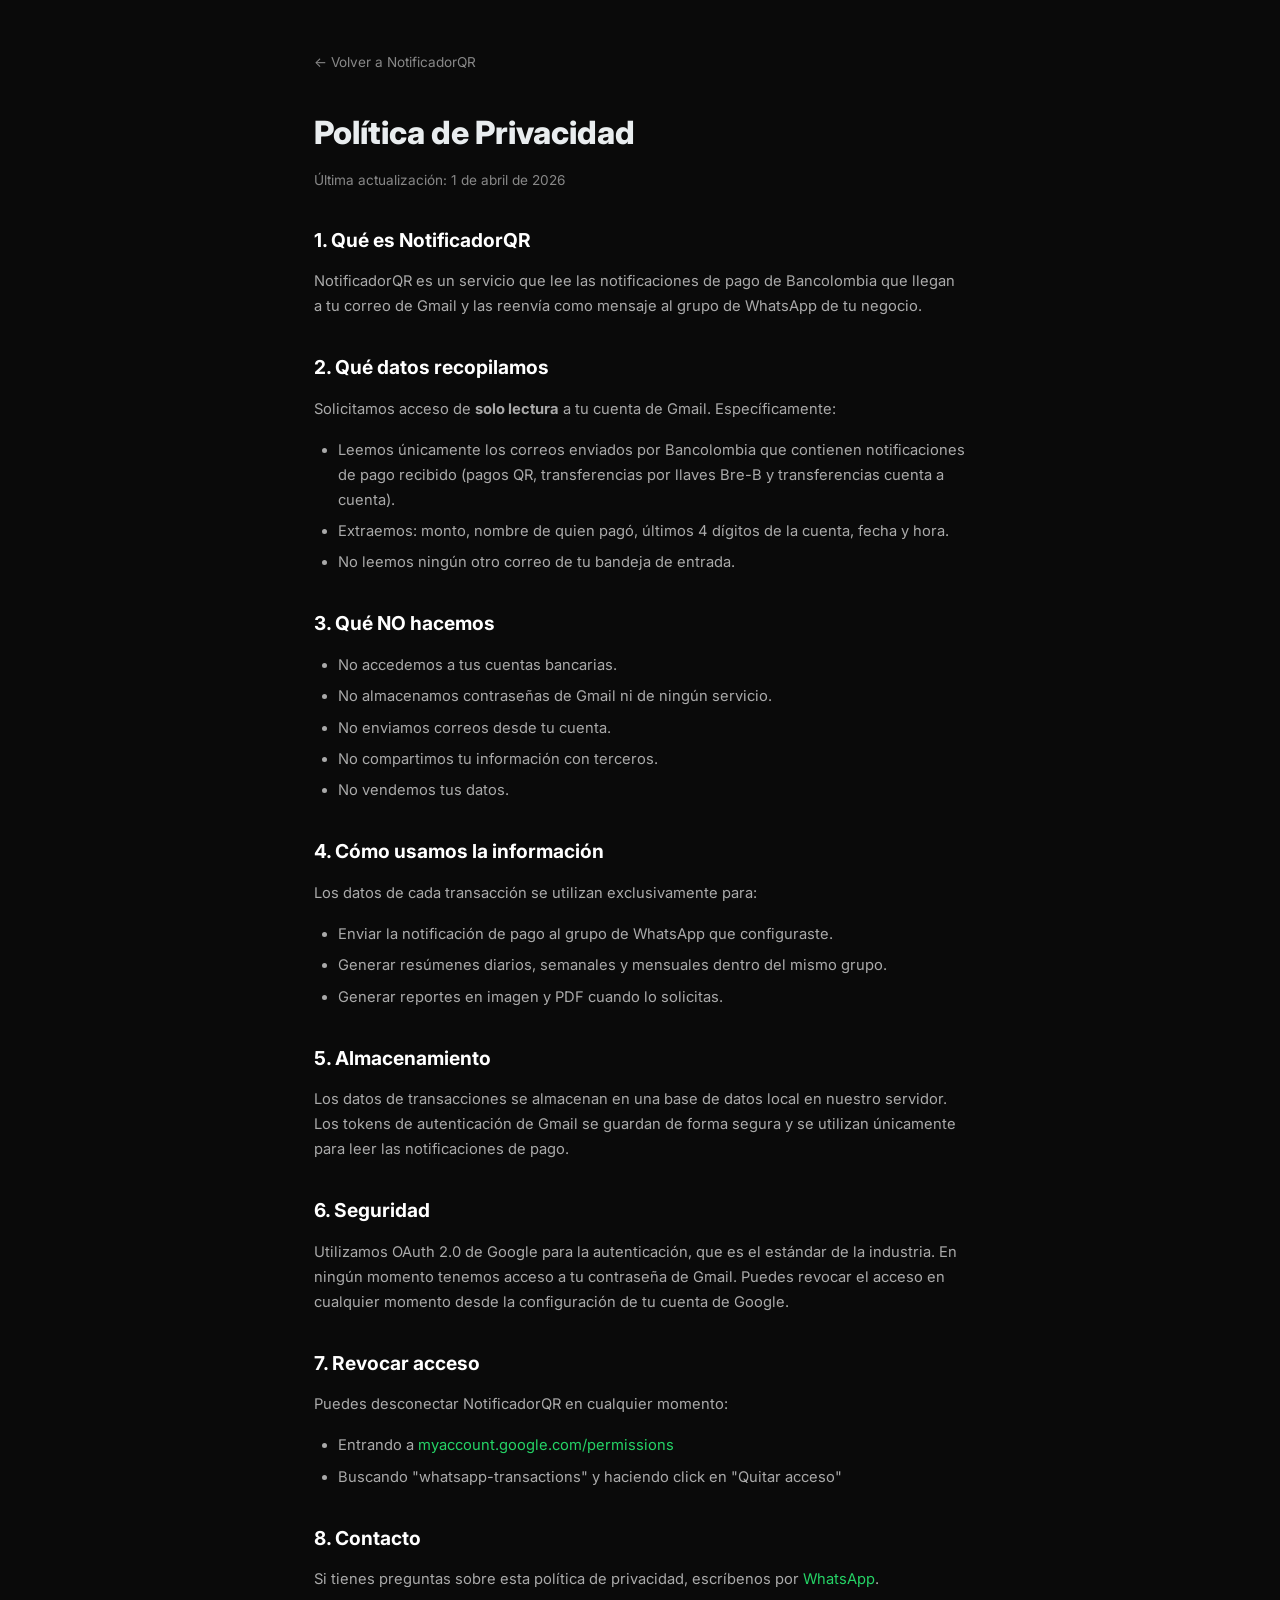
==== privacidad.html @ 447a185e "Complete SEO overhaul: meta tags, schema markup, favicon, sitemap, privacy policy, accessibility fix" ====
<!DOCTYPE html>
<html lang="es">
<head>
    <meta charset="UTF-8">
    <meta name="viewport" content="width=device-width, initial-scale=1.0">
    <title>Política de Privacidad — NotificadorQR</title>
    <meta name="description" content="Política de privacidad de NotificadorQR. Cómo manejamos tus datos de forma segura.">
    <meta name="theme-color" content="#0a0a0a">
    <link rel="icon" type="image/svg+xml" href="/favicon.svg">
    <link rel="preconnect" href="https://fonts.googleapis.com">
    <link rel="preconnect" href="https://fonts.gstatic.com" crossorigin>
    <link href="https://fonts.googleapis.com/css2?family=Inter:wght@400;600;800&display=swap" rel="stylesheet">
    <style>
        * { margin: 0; padding: 0; box-sizing: border-box; }
        body { font-family: 'Inter', sans-serif; color: #e9edef; background: #0a0a0a; line-height: 1.7; -webkit-font-smoothing: antialiased; }
        .container { max-width: 700px; margin: 0 auto; padding: 3rem 1.5rem; }
        h1 { font-size: 2rem; font-weight: 800; margin-bottom: 0.5rem; }
        .date { color: #888; font-size: 0.85rem; margin-bottom: 2rem; }
        h2 { font-size: 1.2rem; font-weight: 700; margin: 2rem 0 0.8rem; color: #fff; }
        p { color: #aaa; margin-bottom: 1rem; font-size: 0.92rem; }
        ul { color: #aaa; margin: 0 0 1rem 1.5rem; font-size: 0.92rem; }
        li { margin-bottom: 0.4rem; }
        a { color: #25d366; text-decoration: none; }
        a:hover { text-decoration: underline; }
        .back { display: inline-block; margin-bottom: 2rem; color: #888; font-size: 0.85rem; }
        .back:hover { color: #fff; }
    </style>
</head>
<body>
    <div class="container">
        <a href="/" class="back">&larr; Volver a NotificadorQR</a>

        <h1>Política de Privacidad</h1>
        <p class="date">Última actualización: 1 de abril de 2026</p>

        <h2>1. Qué es NotificadorQR</h2>
        <p>NotificadorQR es un servicio que lee las notificaciones de pago de Bancolombia que llegan a tu correo de Gmail y las reenvía como mensaje al grupo de WhatsApp de tu negocio.</p>

        <h2>2. Qué datos recopilamos</h2>
        <p>Solicitamos acceso de <strong>solo lectura</strong> a tu cuenta de Gmail. Específicamente:</p>
        <ul>
            <li>Leemos únicamente los correos enviados por Bancolombia que contienen notificaciones de pago recibido (pagos QR, transferencias por llaves Bre-B y transferencias cuenta a cuenta).</li>
            <li>Extraemos: monto, nombre de quien pagó, últimos 4 dígitos de la cuenta, fecha y hora.</li>
            <li>No leemos ningún otro correo de tu bandeja de entrada.</li>
        </ul>

        <h2>3. Qué NO hacemos</h2>
        <ul>
            <li>No accedemos a tus cuentas bancarias.</li>
            <li>No almacenamos contraseñas de Gmail ni de ningún servicio.</li>
            <li>No enviamos correos desde tu cuenta.</li>
            <li>No compartimos tu información con terceros.</li>
            <li>No vendemos tus datos.</li>
        </ul>

        <h2>4. Cómo usamos la información</h2>
        <p>Los datos de cada transacción se utilizan exclusivamente para:</p>
        <ul>
            <li>Enviar la notificación de pago al grupo de WhatsApp que configuraste.</li>
            <li>Generar resúmenes diarios, semanales y mensuales dentro del mismo grupo.</li>
            <li>Generar reportes en imagen y PDF cuando lo solicitas.</li>
        </ul>

        <h2>5. Almacenamiento</h2>
        <p>Los datos de transacciones se almacenan en una base de datos local en nuestro servidor. Los tokens de autenticación de Gmail se guardan de forma segura y se utilizan únicamente para leer las notificaciones de pago.</p>

        <h2>6. Seguridad</h2>
        <p>Utilizamos OAuth 2.0 de Google para la autenticación, que es el estándar de la industria. En ningún momento tenemos acceso a tu contraseña de Gmail. Puedes revocar el acceso en cualquier momento desde la configuración de tu cuenta de Google.</p>

        <h2>7. Revocar acceso</h2>
        <p>Puedes desconectar NotificadorQR en cualquier momento:</p>
        <ul>
            <li>Entrando a <a href="https://myaccount.google.com/permissions" target="_blank" rel="noopener noreferrer">myaccount.google.com/permissions</a></li>
            <li>Buscando "whatsapp-transactions" y haciendo click en "Quitar acceso"</li>
        </ul>

        <h2>8. Contacto</h2>
        <p>Si tienes preguntas sobre esta política de privacidad, escríbenos por <a href="https://wa.me/573003060003" target="_blank" rel="noopener noreferrer">WhatsApp</a>.</p>
    </div>
</body>
</html>
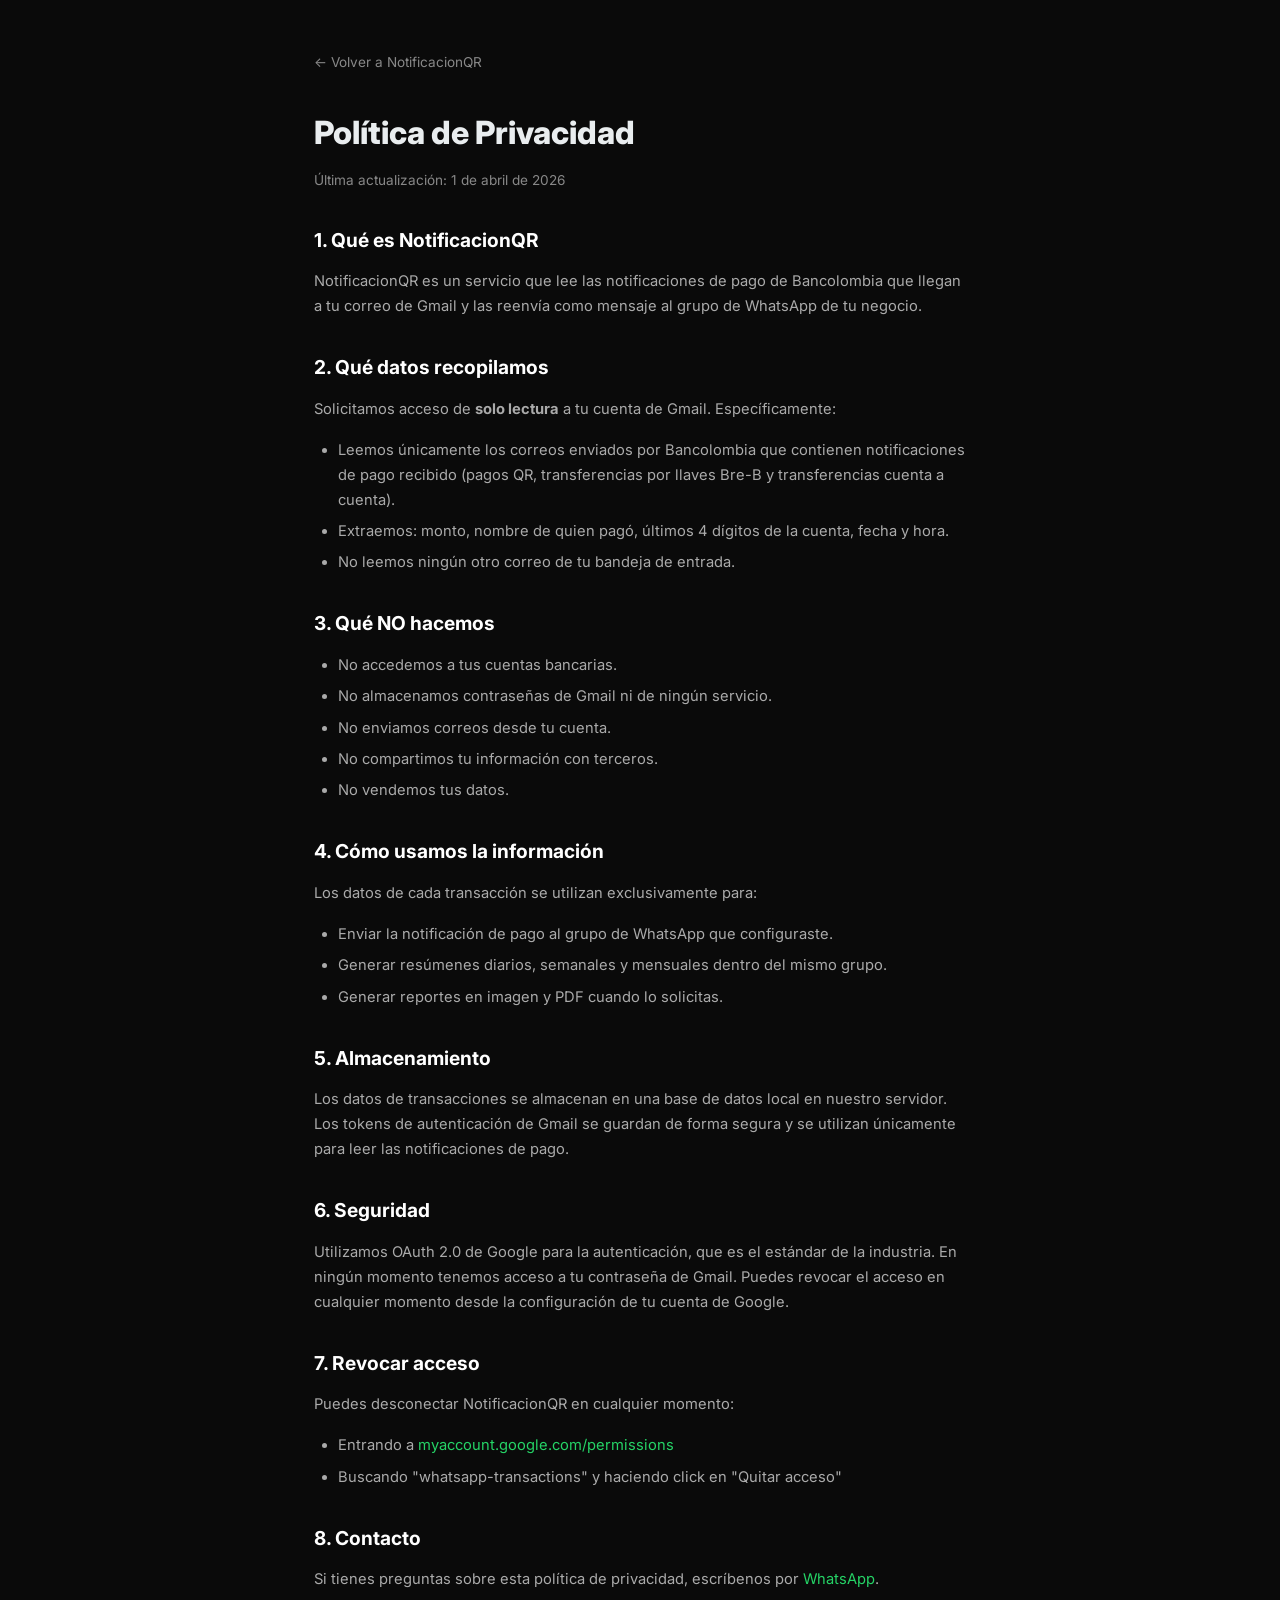
==== commit 655b37fe: "Rebrand to NotificacionQR (notificacionqr.com)" ====
--- a/privacidad.html
+++ b/privacidad.html
@@ -3,9 +3,10 @@
 <head>
     <meta charset="UTF-8">
     <meta name="viewport" content="width=device-width, initial-scale=1.0">
-    <title>Política de Privacidad — NotificadorQR</title>
-    <meta name="description" content="Política de privacidad de NotificadorQR. Cómo manejamos tus datos de forma segura.">
+    <title>Política de Privacidad — NotificacionQR</title>
+    <meta name="description" content="Política de privacidad de NotificacionQR. Cómo manejamos tus datos de forma segura.">
     <meta name="theme-color" content="#0a0a0a">
+    <link rel="canonical" href="https://notificacionqr.com/privacidad.html">
     <link rel="icon" type="image/svg+xml" href="/favicon.svg">
     <link rel="preconnect" href="https://fonts.googleapis.com">
     <link rel="preconnect" href="https://fonts.gstatic.com" crossorigin>
@@ -28,13 +29,13 @@
 </head>
 <body>
     <div class="container">
-        <a href="/" class="back">&larr; Volver a NotificadorQR</a>
+        <a href="/" class="back">&larr; Volver a NotificacionQR</a>
 
         <h1>Política de Privacidad</h1>
         <p class="date">Última actualización: 1 de abril de 2026</p>
 
-        <h2>1. Qué es NotificadorQR</h2>
-        <p>NotificadorQR es un servicio que lee las notificaciones de pago de Bancolombia que llegan a tu correo de Gmail y las reenvía como mensaje al grupo de WhatsApp de tu negocio.</p>
+        <h2>1. Qué es NotificacionQR</h2>
+        <p>NotificacionQR es un servicio que lee las notificaciones de pago de Bancolombia que llegan a tu correo de Gmail y las reenvía como mensaje al grupo de WhatsApp de tu negocio.</p>
 
         <h2>2. Qué datos recopilamos</h2>
         <p>Solicitamos acceso de <strong>solo lectura</strong> a tu cuenta de Gmail. Específicamente:</p>
@@ -68,7 +69,7 @@
         <p>Utilizamos OAuth 2.0 de Google para la autenticación, que es el estándar de la industria. En ningún momento tenemos acceso a tu contraseña de Gmail. Puedes revocar el acceso en cualquier momento desde la configuración de tu cuenta de Google.</p>
 
         <h2>7. Revocar acceso</h2>
-        <p>Puedes desconectar NotificadorQR en cualquier momento:</p>
+        <p>Puedes desconectar NotificacionQR en cualquier momento:</p>
         <ul>
             <li>Entrando a <a href="https://myaccount.google.com/permissions" target="_blank" rel="noopener noreferrer">myaccount.google.com/permissions</a></li>
             <li>Buscando "whatsapp-transactions" y haciendo click en "Quitar acceso"</li>
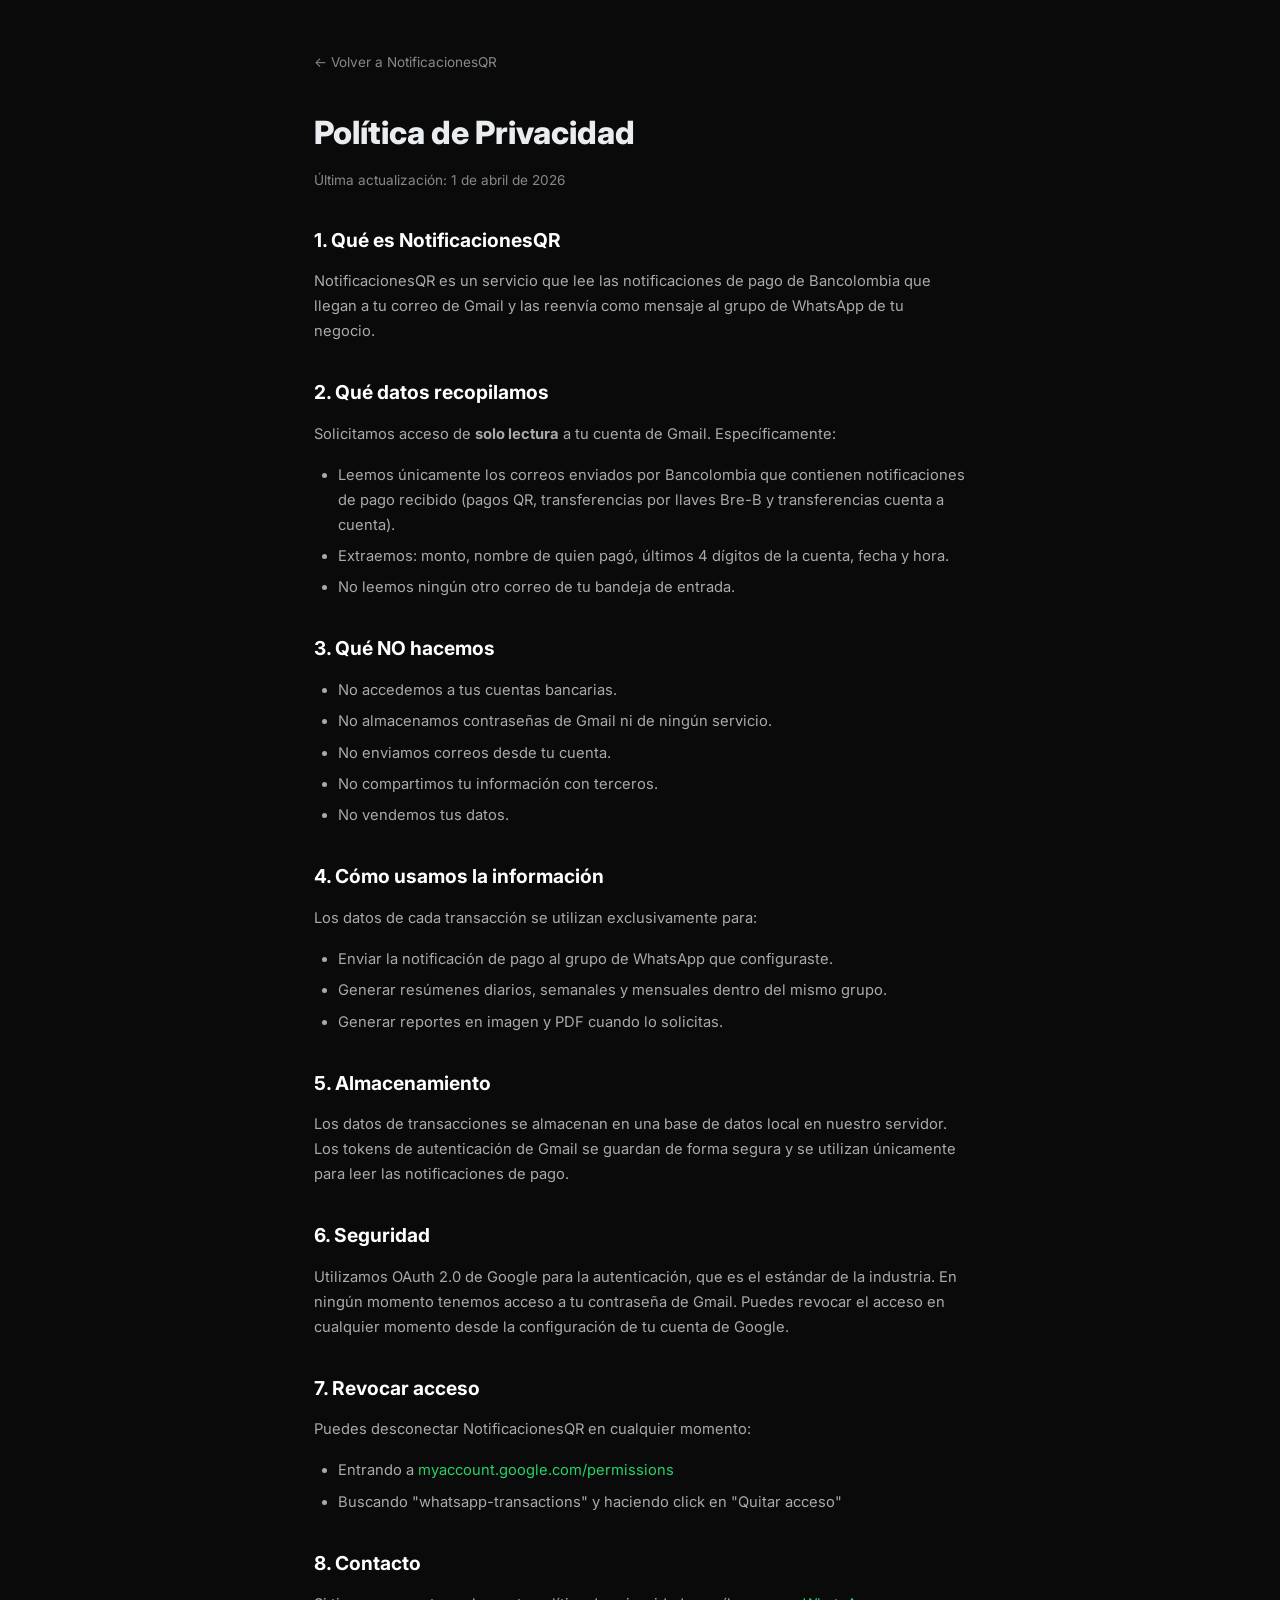
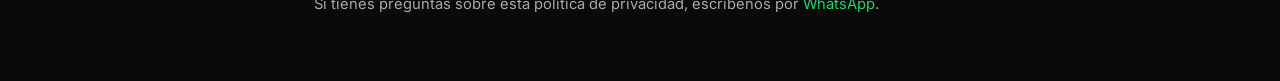
==== commit 3df990ae: "Rebrand to NotificacionesQR (notificacionesqr.com)" ====
--- a/privacidad.html
+++ b/privacidad.html
@@ -3,10 +3,10 @@
 <head>
     <meta charset="UTF-8">
     <meta name="viewport" content="width=device-width, initial-scale=1.0">
-    <title>Política de Privacidad — NotificacionQR</title>
-    <meta name="description" content="Política de privacidad de NotificacionQR. Cómo manejamos tus datos de forma segura.">
+    <title>Política de Privacidad — NotificacionesQR</title>
+    <meta name="description" content="Política de privacidad de NotificacionesQR. Cómo manejamos tus datos de forma segura.">
     <meta name="theme-color" content="#0a0a0a">
-    <link rel="canonical" href="https://notificacionqr.com/privacidad.html">
+    <link rel="canonical" href="https://notificacionesqr.com/privacidad.html">
     <link rel="icon" type="image/svg+xml" href="/favicon.svg">
     <link rel="preconnect" href="https://fonts.googleapis.com">
     <link rel="preconnect" href="https://fonts.gstatic.com" crossorigin>
@@ -29,13 +29,13 @@
 </head>
 <body>
     <div class="container">
-        <a href="/" class="back">&larr; Volver a NotificacionQR</a>
+        <a href="/" class="back">&larr; Volver a NotificacionesQR</a>
 
         <h1>Política de Privacidad</h1>
         <p class="date">Última actualización: 1 de abril de 2026</p>
 
-        <h2>1. Qué es NotificacionQR</h2>
-        <p>NotificacionQR es un servicio que lee las notificaciones de pago de Bancolombia que llegan a tu correo de Gmail y las reenvía como mensaje al grupo de WhatsApp de tu negocio.</p>
+        <h2>1. Qué es NotificacionesQR</h2>
+        <p>NotificacionesQR es un servicio que lee las notificaciones de pago de Bancolombia que llegan a tu correo de Gmail y las reenvía como mensaje al grupo de WhatsApp de tu negocio.</p>
 
         <h2>2. Qué datos recopilamos</h2>
         <p>Solicitamos acceso de <strong>solo lectura</strong> a tu cuenta de Gmail. Específicamente:</p>
@@ -69,7 +69,7 @@
         <p>Utilizamos OAuth 2.0 de Google para la autenticación, que es el estándar de la industria. En ningún momento tenemos acceso a tu contraseña de Gmail. Puedes revocar el acceso en cualquier momento desde la configuración de tu cuenta de Google.</p>
 
         <h2>7. Revocar acceso</h2>
-        <p>Puedes desconectar NotificacionQR en cualquier momento:</p>
+        <p>Puedes desconectar NotificacionesQR en cualquier momento:</p>
         <ul>
             <li>Entrando a <a href="https://myaccount.google.com/permissions" target="_blank" rel="noopener noreferrer">myaccount.google.com/permissions</a></li>
             <li>Buscando "whatsapp-transactions" y haciendo click en "Quitar acceso"</li>
